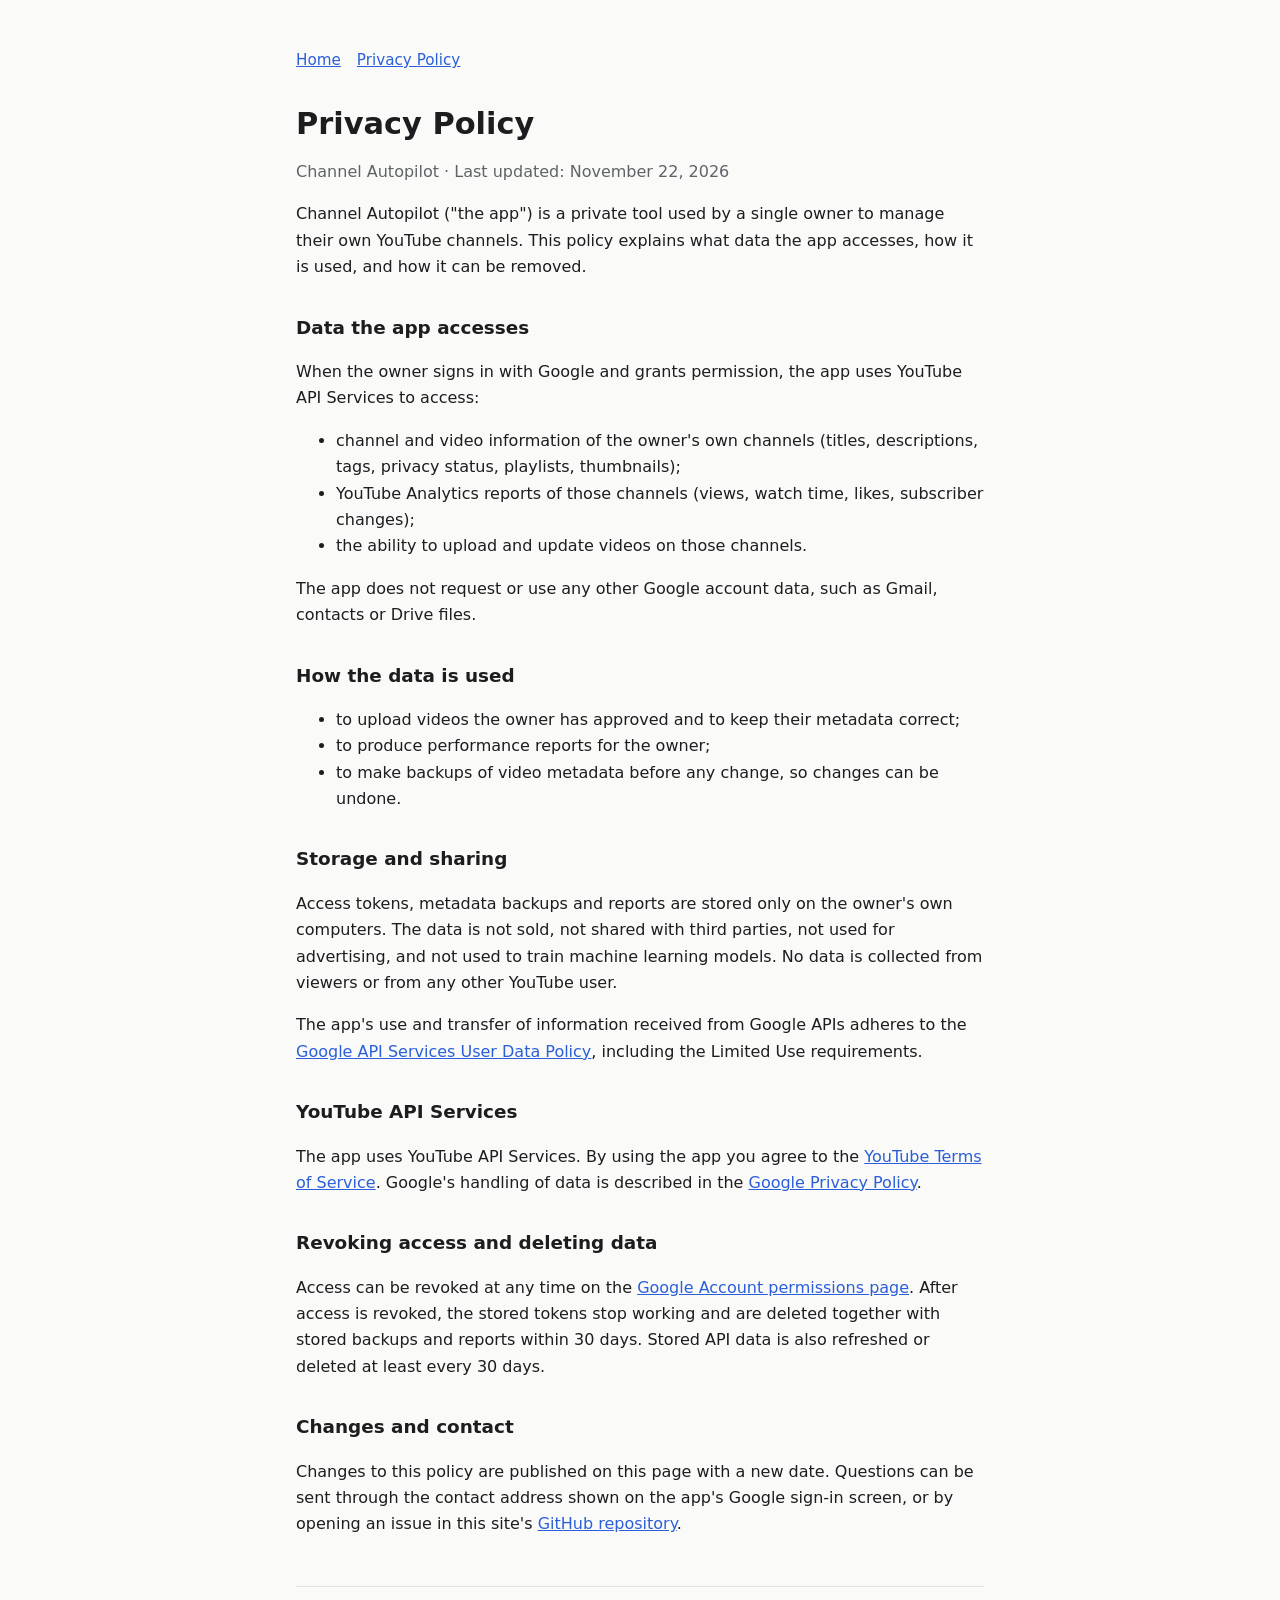
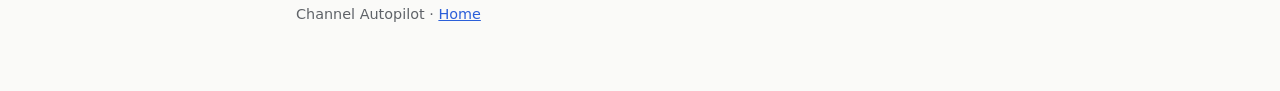
==== privacy.html @ 08926867 "Homepage and privacy policy Co-Authored-By: Claude Opus 5.5 <noreply@anthropic.com>" ====
<!doctype html>
<html lang="en"><head><meta charset="utf-8"><meta name="viewport" content="width=device-width,initial-scale=1">
<title>Privacy Policy</title><meta name="description" content="Privacy Policy for Channel Autopilot.">
<link rel="stylesheet" href="style.css"></head><body><main>
<nav><a href="./">Home</a><a href="privacy.html">Privacy Policy</a></nav>
<h1>Privacy Policy</h1>
<p class="muted">Channel Autopilot · Last updated: November 22, 2026</p>
<p>Channel Autopilot ("the app") is a private tool used by a single owner to manage their own YouTube channels. This policy explains what data the app accesses, how it is used, and how it can be removed.</p>
<h2>Data the app accesses</h2>
<p>When the owner signs in with Google and grants permission, the app uses YouTube API Services to access:</p>
<ul>
<li>channel and video information of the owner's own channels (titles, descriptions, tags, privacy status, playlists, thumbnails);</li>
<li>YouTube Analytics reports of those channels (views, watch time, likes, subscriber changes);</li>
<li>the ability to upload and update videos on those channels.</li>
</ul>
<p>The app does not request or use any other Google account data, such as Gmail, contacts or Drive files.</p>
<h2>How the data is used</h2>
<ul>
<li>to upload videos the owner has approved and to keep their metadata correct;</li>
<li>to produce performance reports for the owner;</li>
<li>to make backups of video metadata before any change, so changes can be undone.</li>
</ul>
<h2>Storage and sharing</h2>
<p>Access tokens, metadata backups and reports are stored only on the owner's own computers. The data is not sold, not shared with third parties, not used for advertising, and not used to train machine learning models. No data is collected from viewers or from any other YouTube user.</p>
<p>The app's use and transfer of information received from Google APIs adheres to the <a href="https://developers.google.com/terms/api-services-user-data-policy">Google API Services User Data Policy</a>, including the Limited Use requirements.</p>
<h2>YouTube API Services</h2>
<p>The app uses YouTube API Services. By using the app you agree to the <a href="https://www.youtube.com/t/terms">YouTube Terms of Service</a>. Google's handling of data is described in the <a href="https://policies.google.com/privacy">Google Privacy Policy</a>.</p>
<h2>Revoking access and deleting data</h2>
<p>Access can be revoked at any time on the <a href="https://myaccount.google.com/permissions">Google Account permissions page</a>. After access is revoked, the stored tokens stop working and are deleted together with stored backups and reports within 30 days. Stored API data is also refreshed or deleted at least every 30 days.</p>
<h2>Changes and contact</h2>
<p>Changes to this policy are published on this page with a new date. Questions can be sent through the contact address shown on the app's Google sign-in screen, or by opening an issue in this site's <a href="https://github.com/backmy/backmy.github.io/issues">GitHub repository</a>.</p>
<footer>Channel Autopilot · <a href="./">Home</a></footer>
</main></body></html>
---- style.css ----
:root{--bg:#fafaf8;--fg:#1d1d1f;--muted:#5f6368;--line:#e3e3e0;--accent:#2b5fd9}
@media (prefers-color-scheme:dark){:root{--bg:#141416;--fg:#ececee;--muted:#a0a3a8;--line:#2c2c30;--accent:#8fb0ff}}
*{box-sizing:border-box}body{margin:0;background:var(--bg);color:var(--fg);font:16px/1.65 system-ui,-apple-system,"Segoe UI",Roboto,sans-serif}
main{max-width:720px;margin:0 auto;padding:48px 16px 64px}h1{font-size:1.9rem;line-height:1.25;margin:0 0 8px}
h2{font-size:1.15rem;margin:32px 0 8px}p,li{color:var(--fg)}.muted{color:var(--muted)}a{color:var(--accent)}
nav{display:flex;gap:16px;margin-bottom:32px;font-size:.95rem}footer{margin-top:48px;padding-top:16px;border-top:1px solid var(--line);font-size:.9rem;color:var(--muted)}
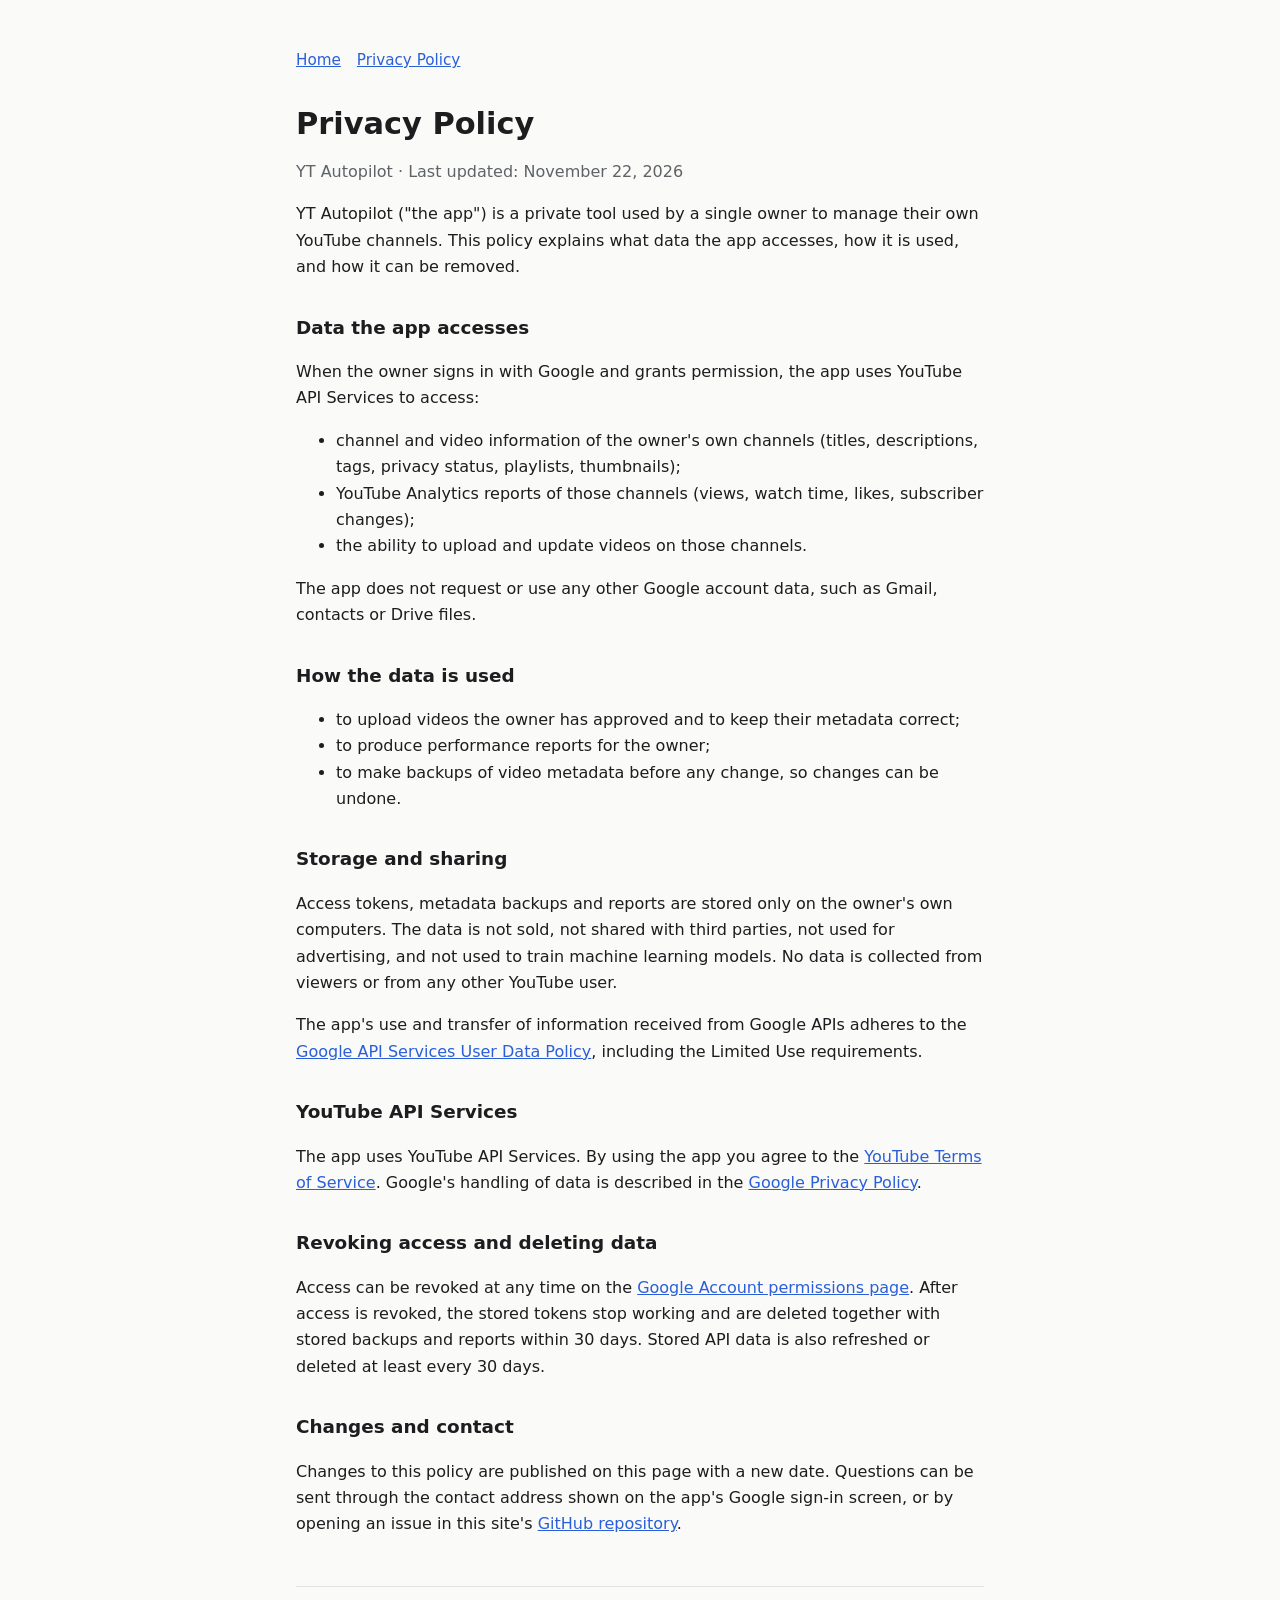
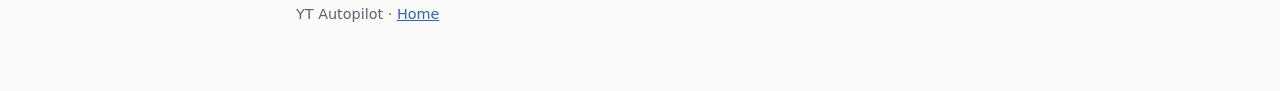
==== commit 6a9e8fe8: "Rename app to YT Autopilot Co-Authored-By: Claude Opus 5.5 <noreply@anthropic.com>" ====
--- a/privacy.html
+++ b/privacy.html
@@ -1,11 +1,11 @@
 <!doctype html>
 <html lang="en"><head><meta charset="utf-8"><meta name="viewport" content="width=device-width,initial-scale=1">
-<title>Privacy Policy</title><meta name="description" content="Privacy Policy for Channel Autopilot.">
+<title>Privacy Policy</title><meta name="description" content="Privacy Policy for YT Autopilot.">
 <link rel="stylesheet" href="style.css"></head><body><main>
 <nav><a href="./">Home</a><a href="privacy.html">Privacy Policy</a></nav>
 <h1>Privacy Policy</h1>
-<p class="muted">Channel Autopilot · Last updated: November 22, 2026</p>
-<p>Channel Autopilot ("the app") is a private tool used by a single owner to manage their own YouTube channels. This policy explains what data the app accesses, how it is used, and how it can be removed.</p>
+<p class="muted">YT Autopilot · Last updated: November 22, 2026</p>
+<p>YT Autopilot ("the app") is a private tool used by a single owner to manage their own YouTube channels. This policy explains what data the app accesses, how it is used, and how it can be removed.</p>
 <h2>Data the app accesses</h2>
 <p>When the owner signs in with Google and grants permission, the app uses YouTube API Services to access:</p>
 <ul>
@@ -29,5 +29,5 @@
 <p>Access can be revoked at any time on the <a href="https://myaccount.google.com/permissions">Google Account permissions page</a>. After access is revoked, the stored tokens stop working and are deleted together with stored backups and reports within 30 days. Stored API data is also refreshed or deleted at least every 30 days.</p>
 <h2>Changes and contact</h2>
 <p>Changes to this policy are published on this page with a new date. Questions can be sent through the contact address shown on the app's Google sign-in screen, or by opening an issue in this site's <a href="https://github.com/backmy/backmy.github.io/issues">GitHub repository</a>.</p>
-<footer>Channel Autopilot · <a href="./">Home</a></footer>
+<footer>YT Autopilot · <a href="./">Home</a></footer>
 </main></body></html>
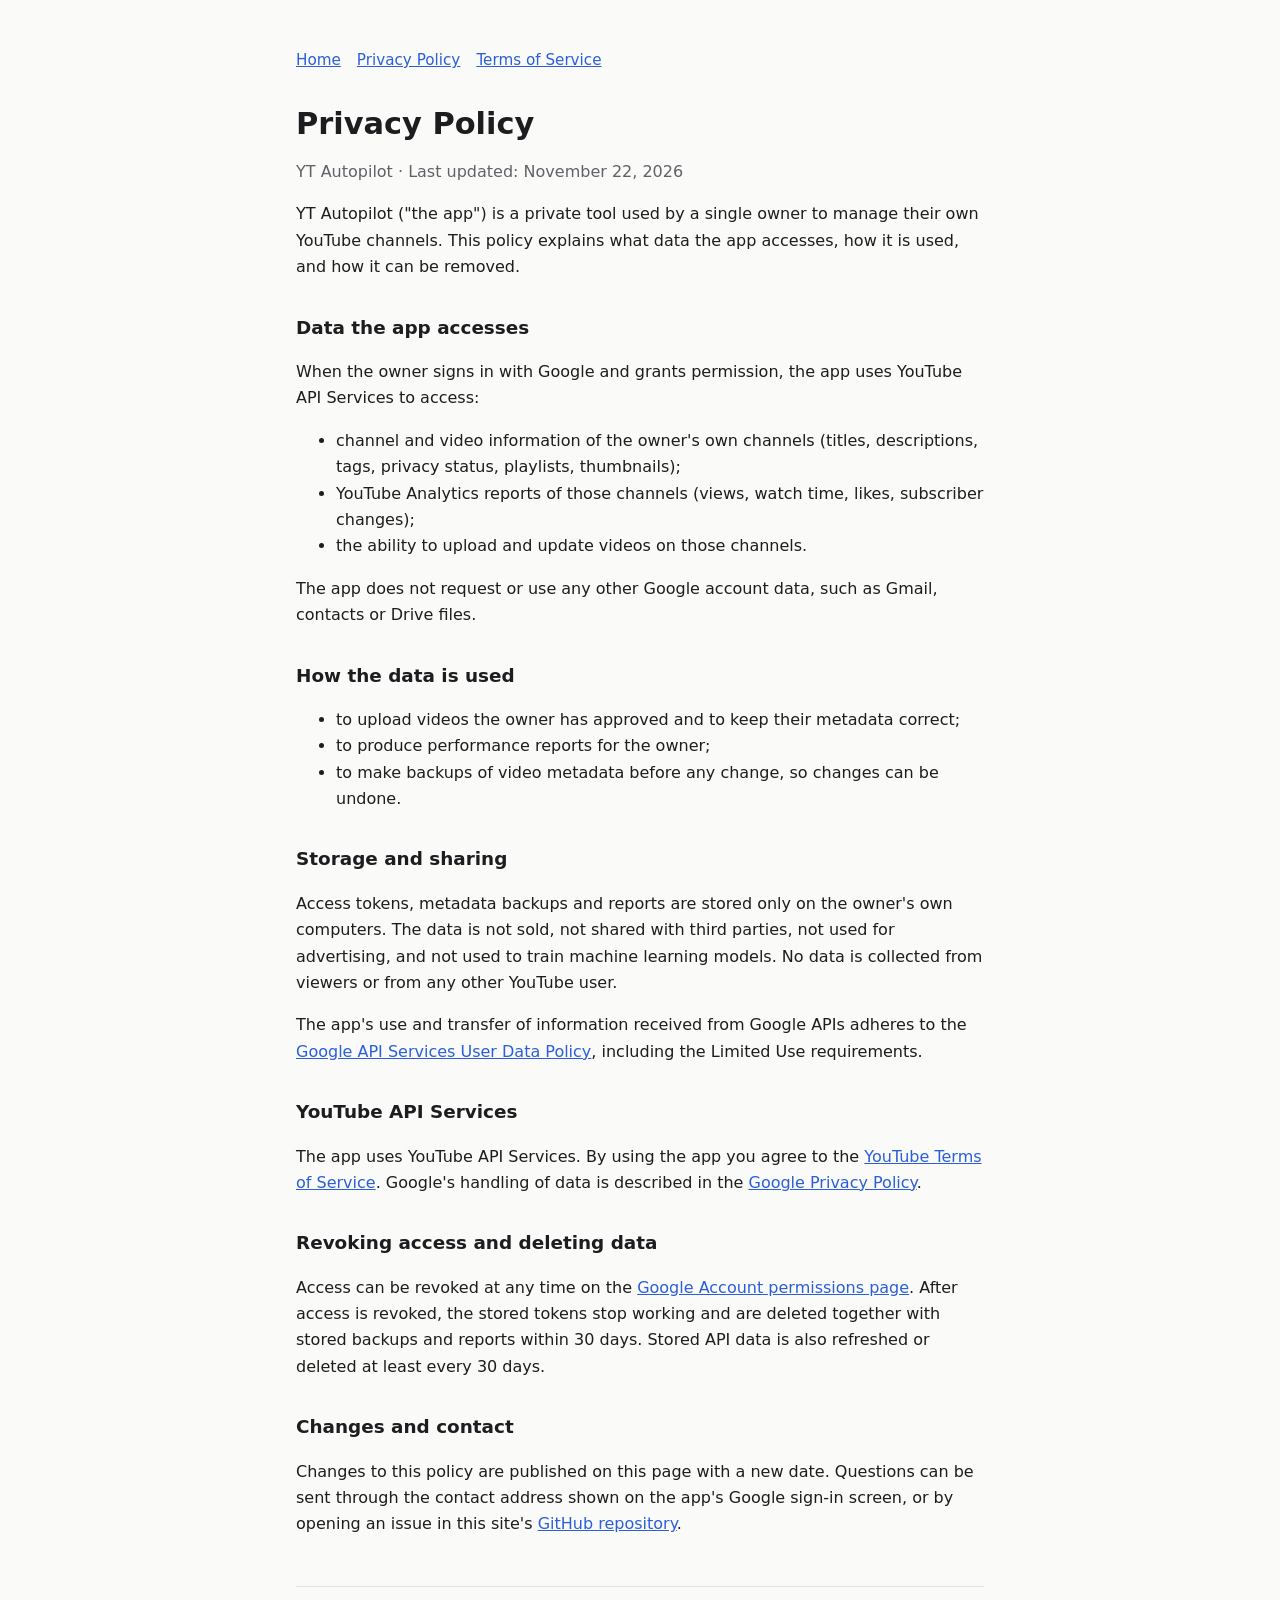
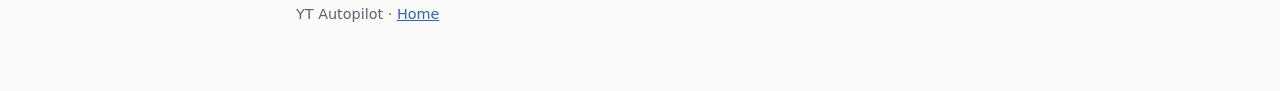
==== commit 536cb3ce: "Add terms of service Co-Authored-By: Claude Opus 5.5 <noreply@anthropic.com>" ====
--- a/privacy.html
+++ b/privacy.html
@@ -2,7 +2,7 @@
 <html lang="en"><head><meta charset="utf-8"><meta name="viewport" content="width=device-width,initial-scale=1">
 <title>Privacy Policy</title><meta name="description" content="Privacy Policy for YT Autopilot.">
 <link rel="stylesheet" href="style.css"></head><body><main>
-<nav><a href="./">Home</a><a href="privacy.html">Privacy Policy</a></nav>
+<nav><a href="./">Home</a><a href="privacy.html">Privacy Policy</a><a href="terms.html">Terms of Service</a></nav>
 <h1>Privacy Policy</h1>
 <p class="muted">YT Autopilot · Last updated: November 22, 2026</p>
 <p>YT Autopilot ("the app") is a private tool used by a single owner to manage their own YouTube channels. This policy explains what data the app accesses, how it is used, and how it can be removed.</p>
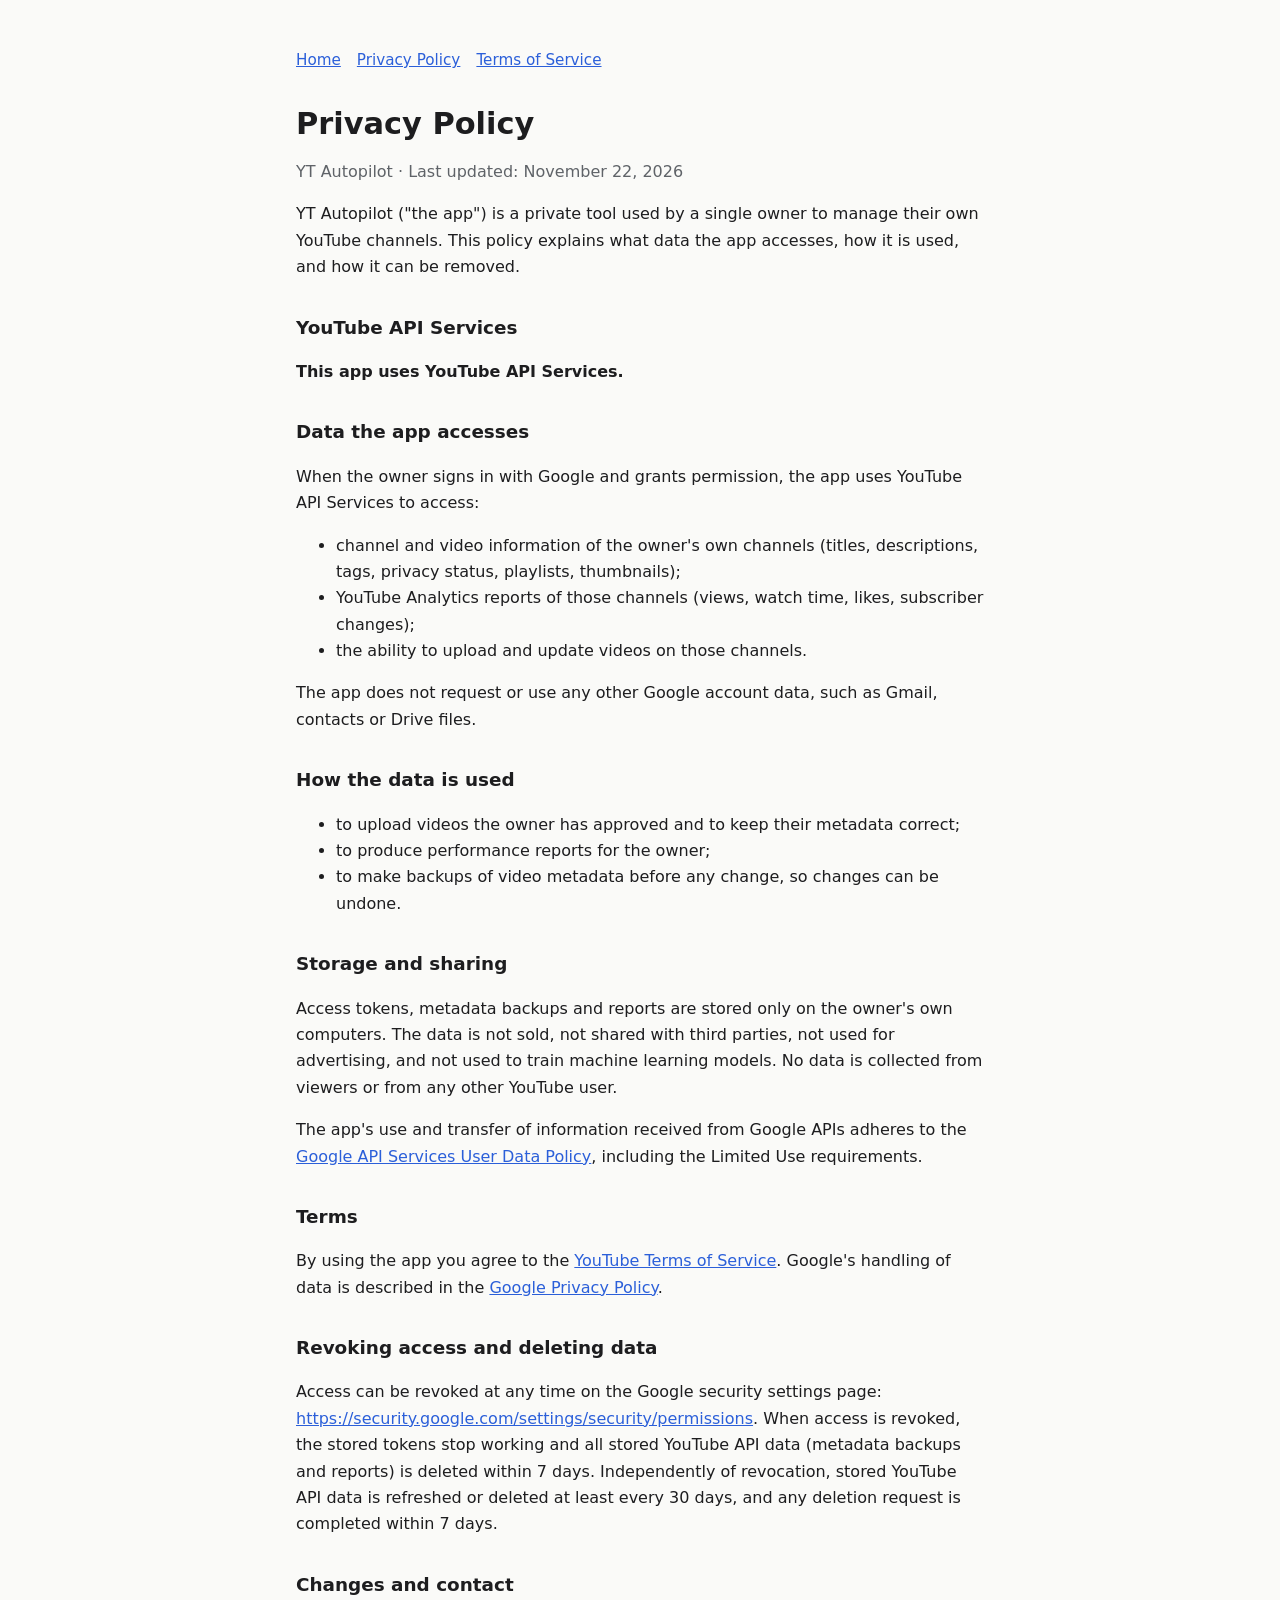
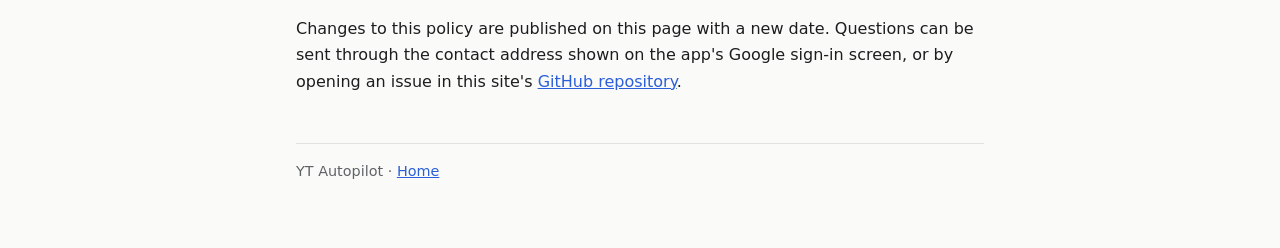
==== commit 830b1485: "Add YouTube API compliance details Co-Authored-By: Claude Opus 5.5 <noreply@anthropic.com>" ====
--- a/privacy.html
+++ b/privacy.html
@@ -6,6 +6,8 @@
 <h1>Privacy Policy</h1>
 <p class="muted">YT Autopilot · Last updated: November 22, 2026</p>
 <p>YT Autopilot ("the app") is a private tool used by a single owner to manage their own YouTube channels. This policy explains what data the app accesses, how it is used, and how it can be removed.</p>
+<h2>YouTube API Services</h2>
+<p><strong>This app uses YouTube API Services.</strong></p>
 <h2>Data the app accesses</h2>
 <p>When the owner signs in with Google and grants permission, the app uses YouTube API Services to access:</p>
 <ul>
@@ -23,10 +25,10 @@
 <h2>Storage and sharing</h2>
 <p>Access tokens, metadata backups and reports are stored only on the owner's own computers. The data is not sold, not shared with third parties, not used for advertising, and not used to train machine learning models. No data is collected from viewers or from any other YouTube user.</p>
 <p>The app's use and transfer of information received from Google APIs adheres to the <a href="https://developers.google.com/terms/api-services-user-data-policy">Google API Services User Data Policy</a>, including the Limited Use requirements.</p>
-<h2>YouTube API Services</h2>
-<p>The app uses YouTube API Services. By using the app you agree to the <a href="https://www.youtube.com/t/terms">YouTube Terms of Service</a>. Google's handling of data is described in the <a href="https://policies.google.com/privacy">Google Privacy Policy</a>.</p>
+<h2>Terms</h2>
+<p>By using the app you agree to the <a href="https://www.youtube.com/t/terms">YouTube Terms of Service</a>. Google's handling of data is described in the <a href="https://policies.google.com/privacy">Google Privacy Policy</a>.</p>
 <h2>Revoking access and deleting data</h2>
-<p>Access can be revoked at any time on the <a href="https://myaccount.google.com/permissions">Google Account permissions page</a>. After access is revoked, the stored tokens stop working and are deleted together with stored backups and reports within 30 days. Stored API data is also refreshed or deleted at least every 30 days.</p>
+<p>Access can be revoked at any time on the Google security settings page: <a href="https://security.google.com/settings/security/permissions">https://security.google.com/settings/security/permissions</a>. When access is revoked, the stored tokens stop working and all stored YouTube API data (metadata backups and reports) is deleted within 7 days. Independently of revocation, stored YouTube API data is refreshed or deleted at least every 30 days, and any deletion request is completed within 7 days.</p>
 <h2>Changes and contact</h2>
 <p>Changes to this policy are published on this page with a new date. Questions can be sent through the contact address shown on the app's Google sign-in screen, or by opening an issue in this site's <a href="https://github.com/backmy/backmy.github.io/issues">GitHub repository</a>.</p>
 <footer>YT Autopilot · <a href="./">Home</a></footer>
--- a/style.css
+++ b/style.css
@@ -4,3 +4,4 @@
 main{max-width:720px;margin:0 auto;padding:48px 16px 64px}h1{font-size:1.9rem;line-height:1.25;margin:0 0 8px}
 h2{font-size:1.15rem;margin:32px 0 8px}p,li{color:var(--fg)}.muted{color:var(--muted)}a{color:var(--accent)}
 nav{display:flex;gap:16px;margin-bottom:32px;font-size:.95rem}footer{margin-top:48px;padding-top:16px;border-top:1px solid var(--line);font-size:.9rem;color:var(--muted)}
+.badge{margin-top:32px;display:inline-block;padding:8px 12px;border:1px solid var(--line);border-radius:8px;font-size:.92rem}
